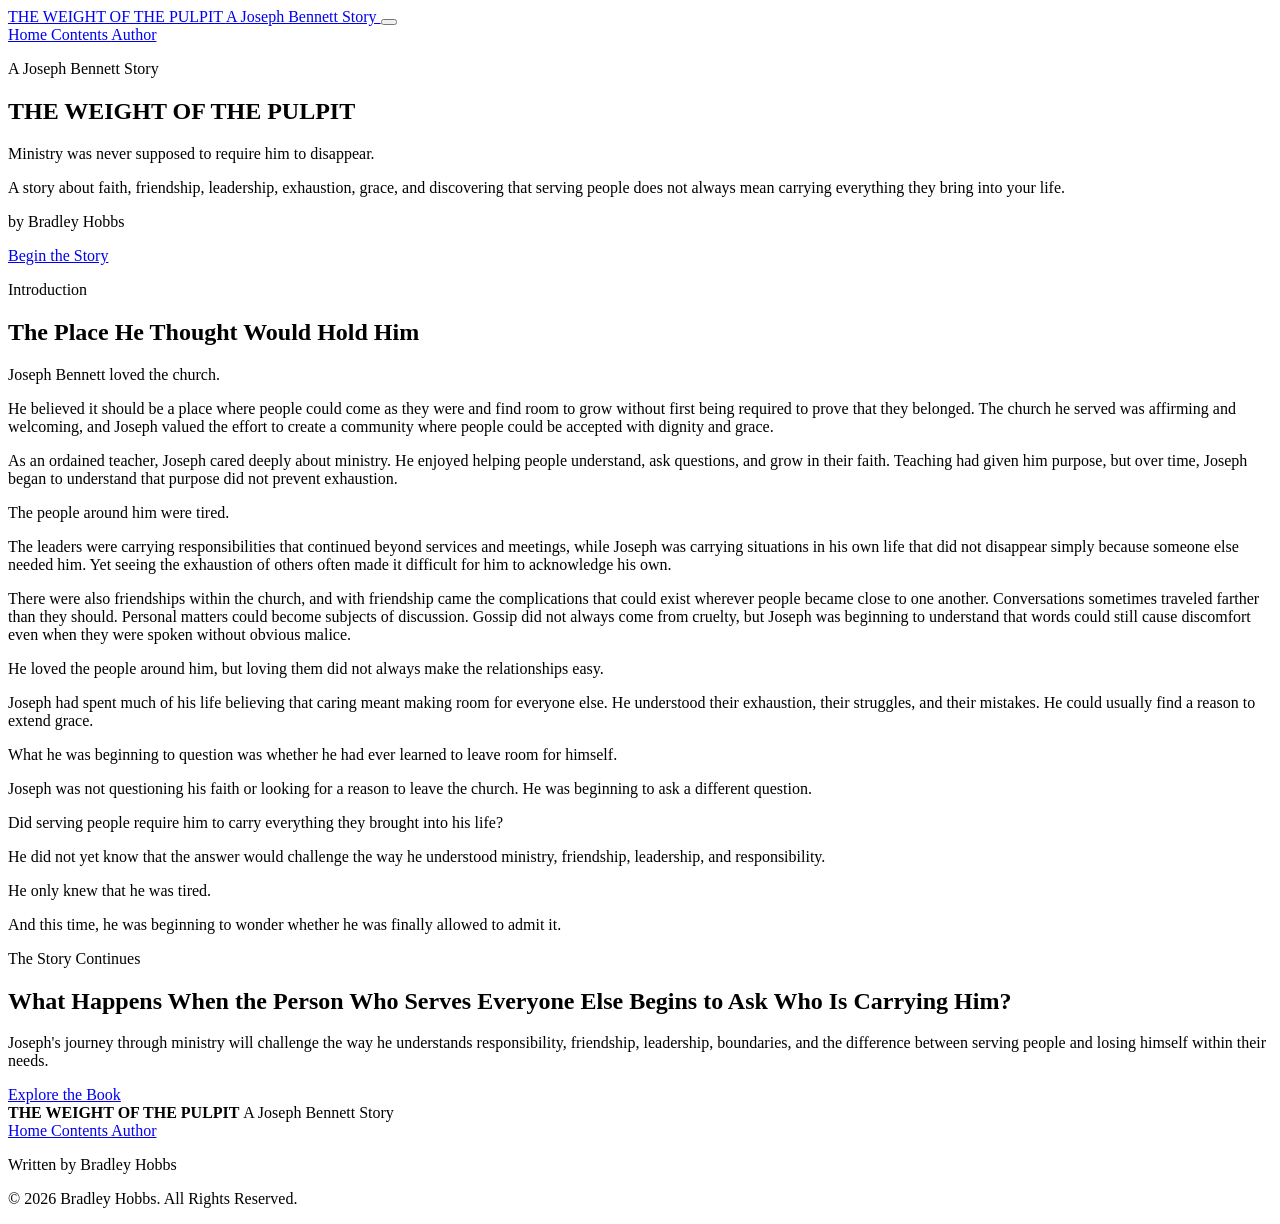
==== index.html @ 182bbb1e "Add index.html for landing page structure This file contains the complete HTML structure for 'The We" ====
<!DOCTYPE html>

<html lang="en">

<head>

  <meta charset="UTF-8">

  <meta
    name="viewport"
    content="width=device-width, initial-scale=1.0">

  <title>
    The Weight of the Pulpit | A Joseph Bennett Story
  </title>

  <meta
    name="description"
    content="The Weight of the Pulpit: A Joseph Bennett Story by Bradley Hobbs. A story about ministry, friendship, leadership, exhaustion, grace, and the weight we were never meant to carry.">

  <meta
    name="author"
    content="Bradley Hobbs">


  <!-- ======================================================
       FONTS
  ======================================================= -->

  <link
    rel="preconnect"
    href="https://fonts.googleapis.com">

  <link
    rel="preconnect"
    href="https://fonts.gstatic.com"
    crossorigin>

  <link
    href="https://fonts.googleapis.com/css2?family=Cinzel:wght@400;500;600;700&family=Cormorant+Garamond:ital,wght@0,400;0,500;0,600;0,700;1,400;1,500;1,600&family=Inter:wght@400;500;600;700&display=swap"
    rel="stylesheet">


  <!-- ======================================================
       LANDING PAGE STYLES
  ======================================================= -->

  <link
    rel="stylesheet"
    href="css/landing.css">

</head>


<body>


  <!-- ======================================================
       SITE HEADER
  ======================================================= -->

  <header class="site-header">

    <div class="nav-container">


      <a
        href="index.html"
        class="site-brand"
        aria-label="The Weight of the Pulpit Home">

        <span class="brand-main">
          THE WEIGHT OF THE PULPIT
        </span>

        <span class="brand-subtitle">
          A Joseph Bennett Story
        </span>

      </a>


      <button
        class="menu-toggle"
        type="button"
        aria-label="Open navigation"
        aria-expanded="false">

        <span></span>

        <span></span>

        <span></span>

      </button>


      <nav
        class="site-navigation"
        aria-label="Main Navigation">


        <a
          href="index.html"
          aria-current="page">

          Home

        </a>


        <a href="contents.html">

          Contents

        </a>


        <a href="author.html">

          Author

        </a>


      </nav>


    </div>

  </header>


  <main>


    <!-- ======================================================
         BOOK HERO / BANNER
    ======================================================= -->

    <section
      class="hero"
      aria-label="The Weight of the Pulpit book introduction">


      <div class="hero-content">


        <p class="hero-eyebrow">

          A Joseph Bennett Story

        </p>


        <h1>

          THE WEIGHT

          <span>

            OF THE PULPIT

          </span>

        </h1>


        <div class="hero-divider"></div>


        <p class="hero-subtitle">

          Ministry was never supposed to require him to disappear.

        </p>


        <p class="hero-description">

          A story about faith, friendship, leadership, exhaustion,
          grace, and discovering that serving people does not always
          mean carrying everything they bring into your life.

        </p>


        <p class="hero-author">

          by Bradley Hobbs

        </p>


        <a
          href="#introduction"
          class="hero-button">

          Begin the Story

        </a>


      </div>


    </section>


    <!-- ======================================================
         INTRODUCTION
    ======================================================= -->

    <section
      class="introduction-section"
      id="introduction">


      <div class="content-container">


        <div class="section-heading">


          <p class="section-eyebrow">

            Introduction

          </p>


          <h2>

            The Place He Thought Would Hold Him

          </h2>


          <div class="section-divider"></div>


        </div>


        <article class="introduction-content">


          <p>
            Joseph Bennett loved the church.
          </p>


          <p>
            He believed it should be a place where people could come as they were and find room to grow without first being required to prove that they belonged. The church he served was affirming and welcoming, and Joseph valued the effort to create a community where people could be accepted with dignity and grace.
          </p>


          <p>
            As an ordained teacher, Joseph cared deeply about ministry. He enjoyed helping people understand, ask questions, and grow in their faith. Teaching had given him purpose, but over time, Joseph began to understand that purpose did not prevent exhaustion.
          </p>


          <p>
            The people around him were tired.
          </p>


          <p>
            The leaders were carrying responsibilities that continued beyond services and meetings, while Joseph was carrying situations in his own life that did not disappear simply because someone else needed him. Yet seeing the exhaustion of others often made it difficult for him to acknowledge his own.
          </p>


          <p>
            There were also friendships within the church, and with friendship came the complications that could exist wherever people became close to one another. Conversations sometimes traveled farther than they should. Personal matters could become subjects of discussion. Gossip did not always come from cruelty, but Joseph was beginning to understand that words could still cause discomfort even when they were spoken without obvious malice.
          </p>


          <p>
            He loved the people around him, but loving them did not always make the relationships easy.
          </p>


          <p>
            Joseph had spent much of his life believing that caring meant making room for everyone else. He understood their exhaustion, their struggles, and their mistakes. He could usually find a reason to extend grace.
          </p>


          <p>
            What he was beginning to question was whether he had ever learned to leave room for himself.
          </p>


          <p>
            Joseph was not questioning his faith or looking for a reason to leave the church. He was beginning to ask a different question.
          </p>


          <div class="featured-question">


            <p>
              Did serving people require him to carry everything they brought into his life?
            </p>


          </div>


          <p>
            He did not yet know that the answer would challenge the way he understood ministry, friendship, leadership, and responsibility.
          </p>


          <p>
            He only knew that he was tired.
          </p>


          <p class="introduction-closing">
            And this time, he was beginning to wonder whether he was finally allowed to admit it.
          </p>


        </article>


      </div>


    </section>


    <!-- ======================================================
         STORY PREVIEW
    ======================================================= -->

    <section class="story-preview">


      <div class="preview-container">


        <p class="section-eyebrow">

          The Story Continues

        </p>


        <h2>

          What Happens When the Person Who Serves Everyone Else Begins to Ask Who Is Carrying Him?

        </h2>


        <div class="section-divider"></div>


        <p>
          Joseph's journey through ministry will challenge the way he understands responsibility, friendship, leadership, boundaries, and the difference between serving people and losing himself within their needs.
        </p>


        <a
          href="contents.html"
          class="outline-button">

          Explore the Book

        </a>


      </div>


    </section>


  </main>


  <!-- ======================================================
       FOOTER
  ======================================================= -->

  <footer class="site-footer">


    <div class="footer-content">


      <div class="footer-brand">


        <strong>

          THE WEIGHT OF THE PULPIT

        </strong>


        <span>

          A Joseph Bennett Story

        </span>


      </div>


      <nav
        class="footer-links"
        aria-label="Footer Navigation">


        <a href="index.html">

          Home

        </a>


        <a href="contents.html">

          Contents

        </a>


        <a href="author.html">

          Author

        </a>


      </nav>


      <p class="footer-author">

        Written by Bradley Hobbs

      </p>


      <p class="footer-copyright">

        © 2026 Bradley Hobbs. All Rights Reserved.

      </p>


    </div>


  </footer>


  <!-- ======================================================
       LANDING PAGE JAVASCRIPT
  ======================================================= -->

  <script src="js/landing.js"></script>


</body>

</html>
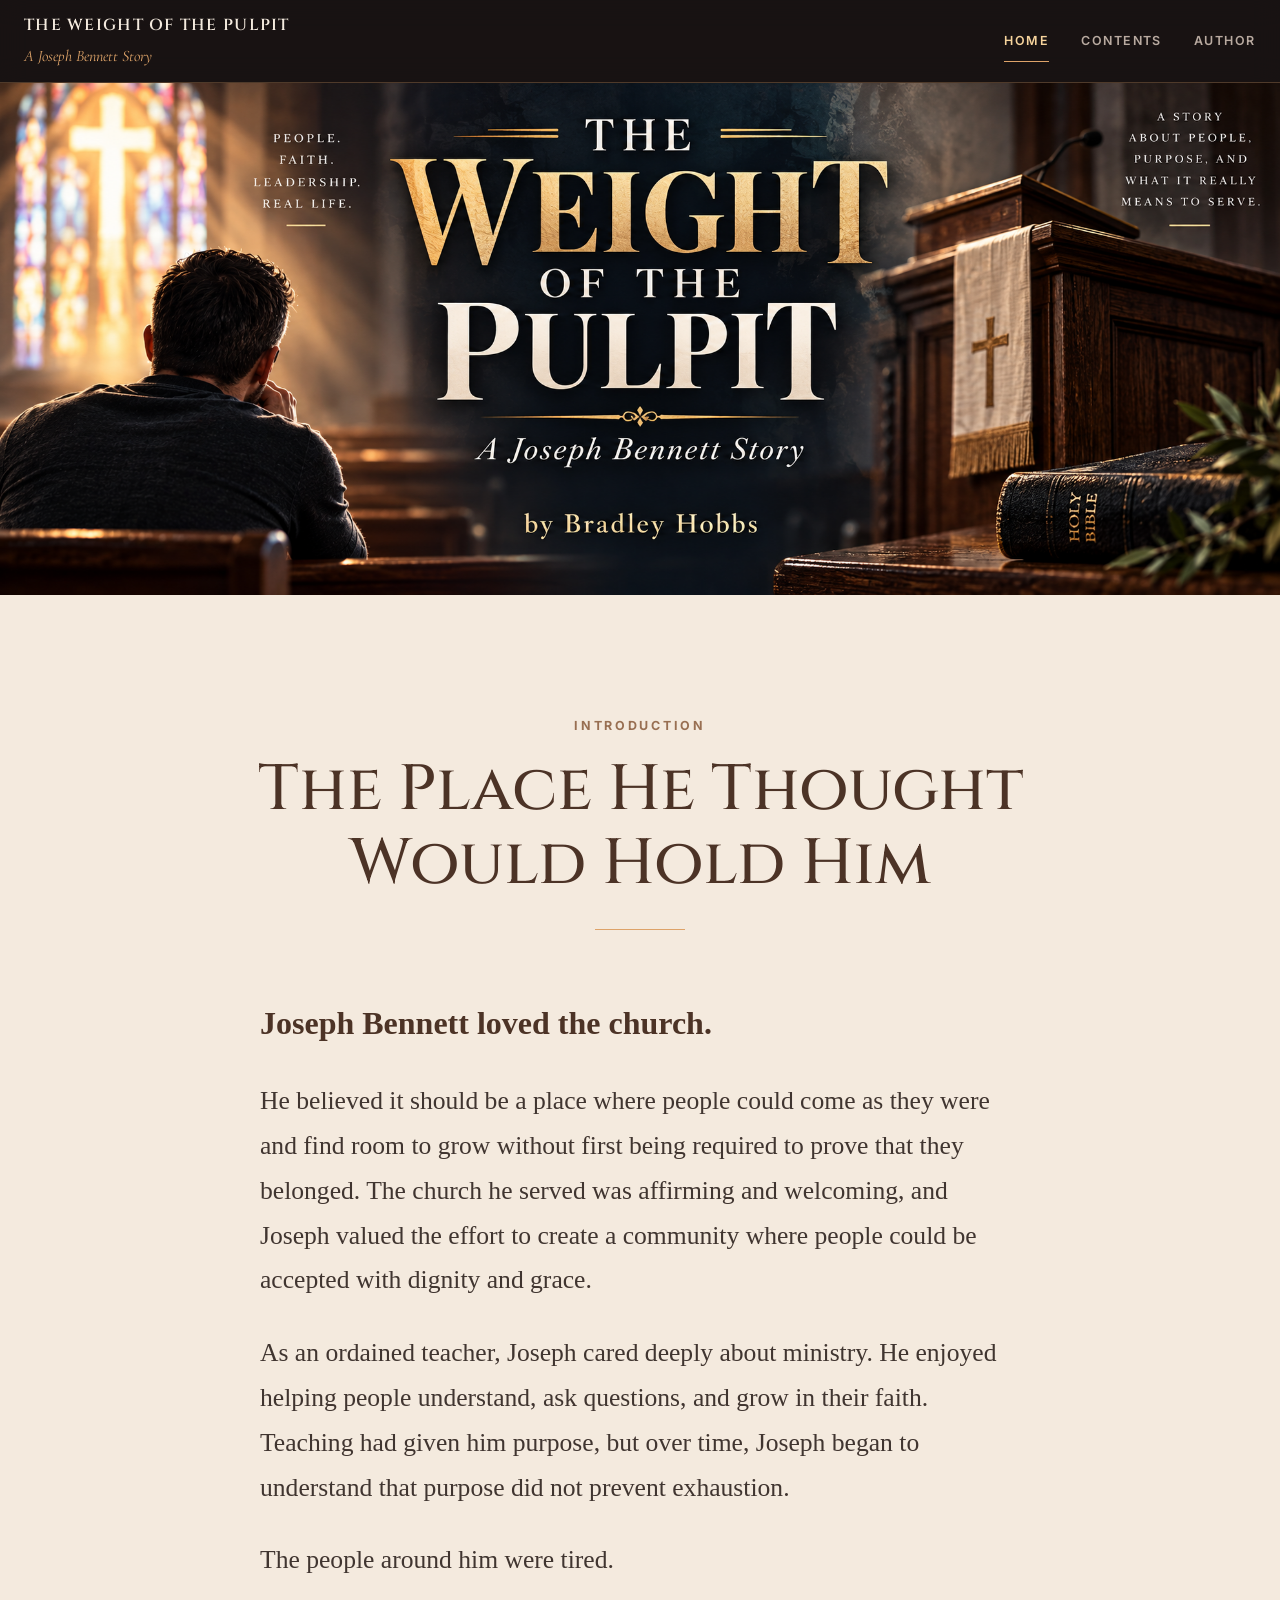
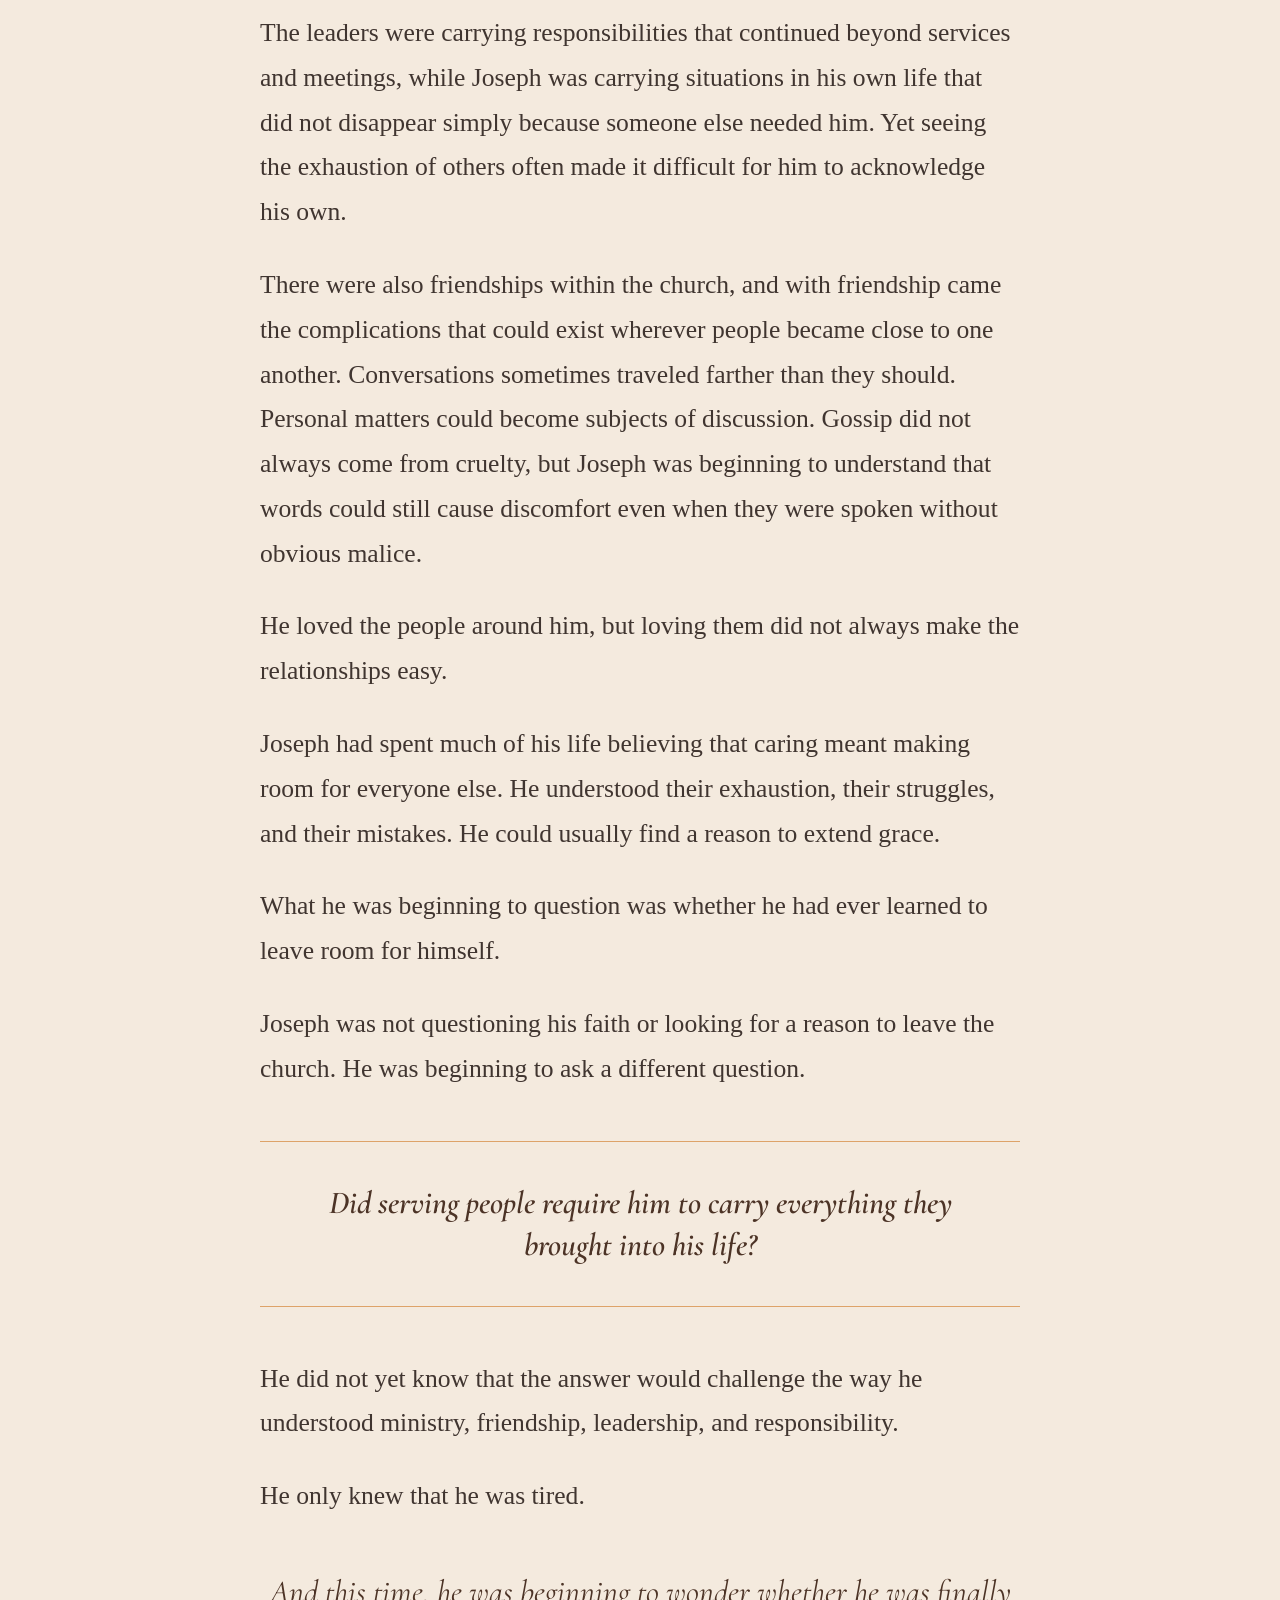
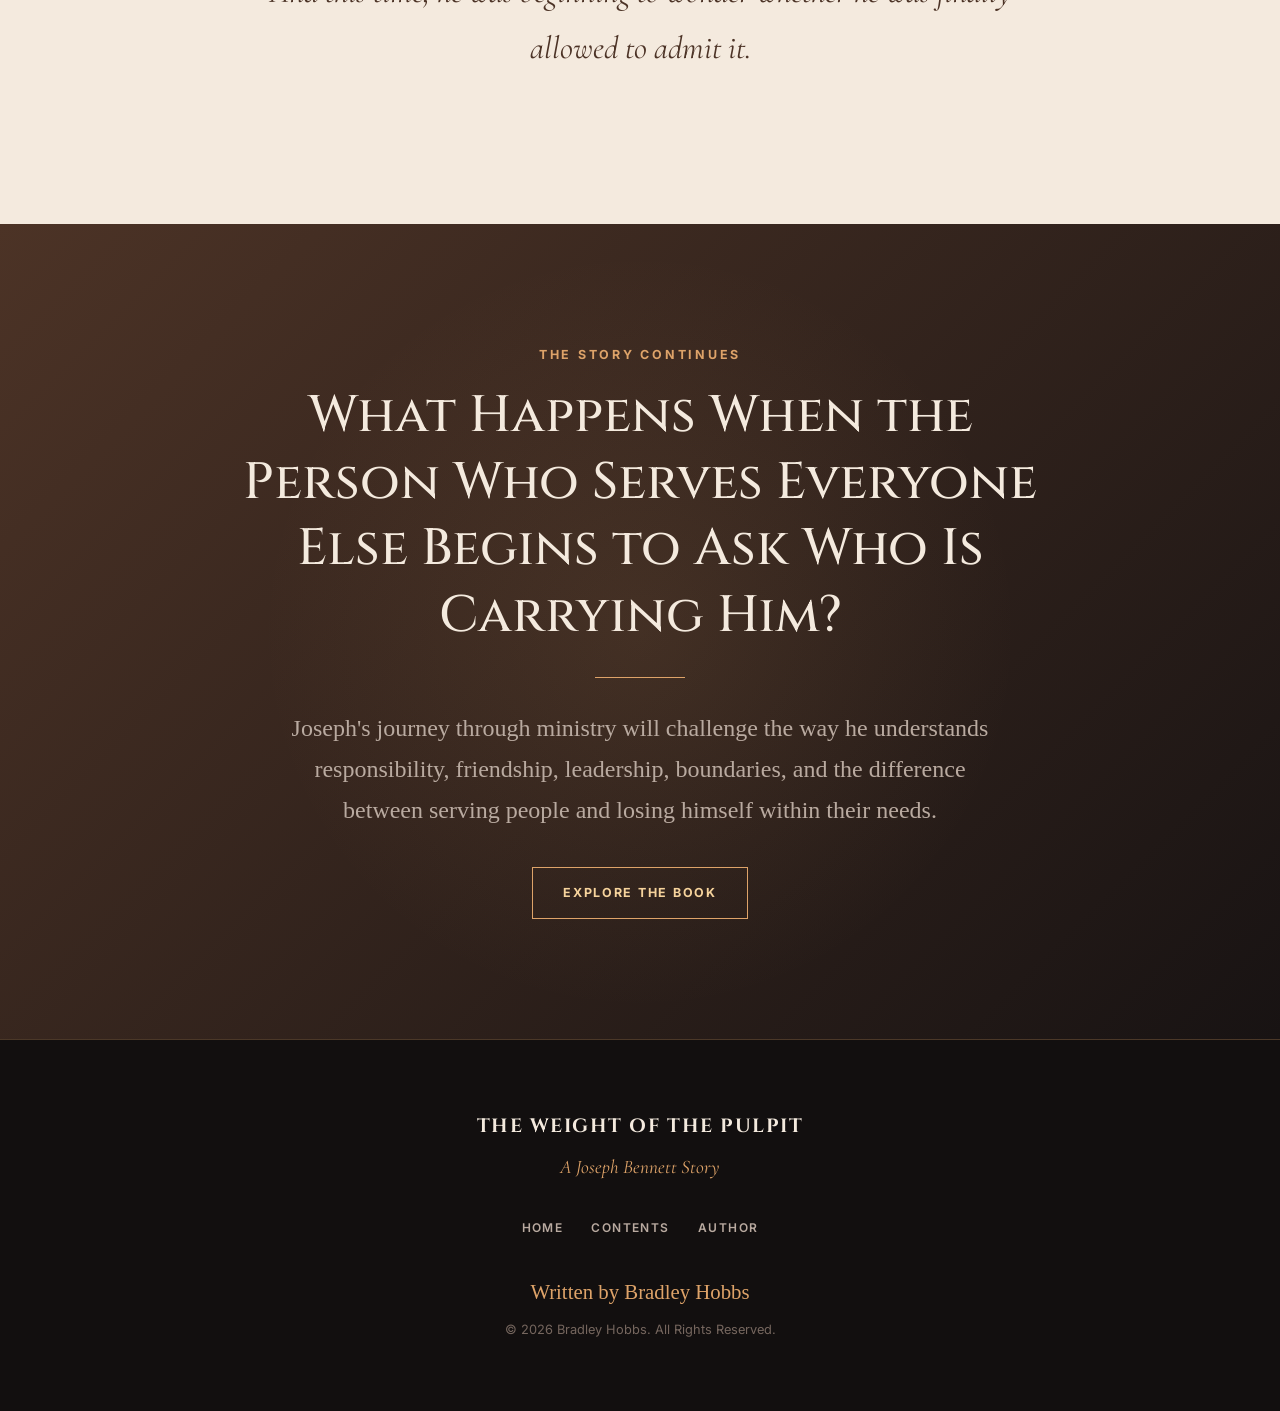
==== commit 8e7eda88: "Refactor book banner section in index.html Updated the book banner section in index.html, changing c" ====
--- a/index.html
+++ b/index.html
@@ -134,78 +134,19 @@
   <main>
 
 
-    <!-- ======================================================
-         BOOK HERO / BANNER
-    ======================================================= -->
-
-    <section
-      class="hero"
-      aria-label="The Weight of the Pulpit book introduction">
-
-
-      <div class="hero-content">
-
-
-        <p class="hero-eyebrow">
-
-          A Joseph Bennett Story
-
-        </p>
-
-
-        <h1>
-
-          THE WEIGHT
-
-          <span>
-
-            OF THE PULPIT
-
-          </span>
-
-        </h1>
-
-
-        <div class="hero-divider"></div>
-
-
-        <p class="hero-subtitle">
-
-          Ministry was never supposed to require him to disappear.
-
-        </p>
-
-
-        <p class="hero-description">
-
-          A story about faith, friendship, leadership, exhaustion,
-          grace, and discovering that serving people does not always
-          mean carrying everything they bring into your life.
-
-        </p>
-
-
-        <p class="hero-author">
-
-          by Bradley Hobbs
-
-        </p>
-
-
-        <a
-          href="#introduction"
-          class="hero-button">
-
-          Begin the Story
-
-        </a>
-
-
-      </div>
-
-
-    </section>
-
+   <!-- ======================================================
+     BOOK BANNER
+====================================================== -->
+
+<section
+  class="book-banner"
+  aria-label="The Weight of the Pulpit banner">
+
+  <img
+    src="images/weightpulpitbanner.png"
+    alt="The Weight of the Pulpit: A Joseph Bennett Story by Bradley Hobbs">
+
+</section>
 
     <!-- ======================================================
          INTRODUCTION
--- a/css/landing.css
+++ b/css/landing.css
@@ -0,0 +1,1379 @@
+/* =========================================================
+   THE WEIGHT OF THE PULPIT
+   LANDING PAGE STYLESHEET
+
+   Palette drawn from the official book banner
+========================================================= */
+
+
+/* =========================================================
+   ROOT
+========================================================= */
+
+:root {
+
+  --black:
+    #181313;
+
+  --black-soft:
+    #211B1A;
+
+  --charcoal:
+    #302824;
+
+  --brown-dark:
+    #4C3326;
+
+  --brown:
+    #634935;
+
+  --brown-soft:
+    #61544B;
+
+  --bronze:
+    #986F52;
+
+  --gold:
+    #DEA369;
+
+  --gold-light:
+    #F6D39C;
+
+  --ivory:
+    #F4EADE;
+
+  --ivory-soft:
+    #EDE2D4;
+
+  --white:
+    #FFFFFF;
+
+  --text-muted:
+    #B9AAA0;
+
+  --border:
+    rgba(222, 163, 105, 0.28);
+
+}
+
+
+/* =========================================================
+   RESET
+========================================================= */
+
+* {
+
+  box-sizing:
+    border-box;
+
+}
+
+
+html {
+
+  scroll-behavior:
+    smooth;
+
+}
+
+
+body {
+
+  margin:
+    0;
+
+  background:
+    var(--black);
+
+  color:
+    var(--ivory);
+
+  font-family:
+    "Inter",
+    sans-serif;
+
+  line-height:
+    1.7;
+
+}
+
+
+img {
+
+  max-width:
+    100%;
+
+  display:
+    block;
+
+}
+
+
+a {
+
+  color:
+    inherit;
+
+  text-decoration:
+    none;
+
+}
+
+
+/* =========================================================
+   SITE HEADER
+========================================================= */
+
+.site-header {
+
+  position:
+    sticky;
+
+  top:
+    0;
+
+  z-index:
+    100;
+
+  background:
+    rgba(24, 19, 19, 0.96);
+
+  border-bottom:
+    1px solid var(--border);
+
+  backdrop-filter:
+    blur(14px);
+
+}
+
+
+.nav-container {
+
+  width:
+    min(1400px, calc(100% - 48px));
+
+  min-height:
+    82px;
+
+  margin:
+    0 auto;
+
+  display:
+    flex;
+
+  align-items:
+    center;
+
+  justify-content:
+    space-between;
+
+}
+
+
+.site-brand {
+
+  display:
+    flex;
+
+  flex-direction:
+    column;
+
+  gap:
+    3px;
+
+}
+
+
+.brand-main {
+
+  color:
+    var(--ivory);
+
+  font-family:
+    "Cinzel",
+    serif;
+
+  font-size:
+    1rem;
+
+  font-weight:
+    600;
+
+  letter-spacing:
+    0.08em;
+
+}
+
+
+.brand-subtitle {
+
+  color:
+    var(--gold);
+
+  font-family:
+    "Cormorant Garamond",
+    serif;
+
+  font-size:
+    1rem;
+
+  font-style:
+    italic;
+
+}
+
+
+/* =========================================================
+   NAVIGATION
+========================================================= */
+
+.site-navigation {
+
+  display:
+    flex;
+
+  align-items:
+    center;
+
+  gap:
+    32px;
+
+}
+
+
+.site-navigation a {
+
+  position:
+    relative;
+
+  color:
+    var(--text-muted);
+
+  font-size:
+    0.78rem;
+
+  font-weight:
+    600;
+
+  letter-spacing:
+    0.12em;
+
+  text-transform:
+    uppercase;
+
+  transition:
+    color 0.25s ease;
+
+}
+
+
+.site-navigation a:hover,
+
+.site-navigation a[aria-current="page"] {
+
+  color:
+    var(--gold-light);
+
+}
+
+
+.site-navigation a::after {
+
+  content:
+    "";
+
+  position:
+    absolute;
+
+  left:
+    0;
+
+  bottom:
+    -10px;
+
+  width:
+    100%;
+
+  height:
+    1px;
+
+  background:
+    var(--gold);
+
+  transform:
+    scaleX(0);
+
+  transform-origin:
+    center;
+
+  transition:
+    transform 0.25s ease;
+
+}
+
+
+.site-navigation a:hover::after,
+
+.site-navigation a[aria-current="page"]::after {
+
+  transform:
+    scaleX(1);
+
+}
+
+
+/* =========================================================
+   MOBILE MENU BUTTON
+========================================================= */
+
+.menu-toggle {
+
+  display:
+    none;
+
+  width:
+    46px;
+
+  height:
+    42px;
+
+  padding:
+    8px;
+
+  border:
+    1px solid var(--border);
+
+  background:
+    transparent;
+
+  cursor:
+    pointer;
+
+}
+
+
+.menu-toggle span {
+
+  display:
+    block;
+
+  width:
+    100%;
+
+  height:
+    1px;
+
+  margin:
+    6px 0;
+
+  background:
+    var(--gold);
+
+}
+
+
+/* =========================================================
+   HERO
+========================================================= */
+
+.hero {
+
+  position:
+    relative;
+
+  min-height:
+    640px;
+
+  display:
+    flex;
+
+  align-items:
+    center;
+
+  justify-content:
+    center;
+
+  padding:
+    120px 24px;
+
+  overflow:
+    hidden;
+
+  background:
+
+    radial-gradient(
+      circle at 50% 20%,
+      rgba(222, 163, 105, 0.10),
+      transparent 35%
+    ),
+
+    linear-gradient(
+      135deg,
+      #181313 0%,
+      #211B1A 50%,
+      #302824 100%
+    );
+
+}
+
+
+.hero::before {
+
+  content:
+    "";
+
+  position:
+    absolute;
+
+  inset:
+    0;
+
+  background:
+
+    linear-gradient(
+      90deg,
+      transparent,
+      rgba(222, 163, 105, 0.04),
+      transparent
+    );
+
+  pointer-events:
+    none;
+
+}
+
+
+/* =========================================================
+   HERO CONTENT
+========================================================= */
+
+.hero-content {
+
+  position:
+    relative;
+
+  z-index:
+    2;
+
+  width:
+    min(950px, 100%);
+
+  margin:
+    0 auto;
+
+  text-align:
+    center;
+
+}
+
+
+.hero-eyebrow {
+
+  margin:
+    0 0 22px;
+
+  color:
+    var(--gold);
+
+  font-size:
+    0.82rem;
+
+  font-weight:
+    700;
+
+  letter-spacing:
+    0.25em;
+
+  text-transform:
+    uppercase;
+
+}
+
+
+.hero h1 {
+
+  margin:
+    0;
+
+  color:
+    var(--ivory);
+
+  font-family:
+    "Cinzel",
+    serif;
+
+  font-size:
+    clamp(3.8rem, 9vw, 7.8rem);
+
+  font-weight:
+    600;
+
+  line-height:
+    0.88;
+
+  letter-spacing:
+    0.02em;
+
+}
+
+
+.hero h1 span {
+
+  display:
+    block;
+
+  margin-top:
+    10px;
+
+  color:
+    var(--gold-light);
+
+}
+
+
+.hero-divider {
+
+  width:
+    110px;
+
+  height:
+    1px;
+
+  margin:
+    34px auto;
+
+  background:
+
+    linear-gradient(
+      90deg,
+      transparent,
+      var(--gold),
+      transparent
+    );
+
+}
+
+
+.hero-subtitle {
+
+  width:
+    min(700px, 100%);
+
+  margin:
+    0 auto;
+
+  color:
+    var(--ivory);
+
+  font-family:
+    "Cormorant Garamond",
+    serif;
+
+  font-size:
+    clamp(1.8rem, 3vw, 2.8rem);
+
+  font-style:
+    italic;
+
+  line-height:
+    1.25;
+
+}
+
+
+.hero-description {
+
+  width:
+    min(680px, 100%);
+
+  margin:
+    28px auto 0;
+
+  color:
+    var(--text-muted);
+
+  font-size:
+    1rem;
+
+  line-height:
+    1.9;
+
+}
+
+
+.hero-author {
+
+  margin:
+    32px 0 0;
+
+  color:
+    var(--gold-light);
+
+  font-family:
+    "Cormorant Garamond",
+    serif;
+
+  font-size:
+    1.5rem;
+
+  letter-spacing:
+    0.08em;
+
+}
+
+
+/* =========================================================
+   HERO BUTTON
+========================================================= */
+
+.hero-button,
+
+.outline-button {
+
+  display:
+    inline-flex;
+
+  align-items:
+    center;
+
+  justify-content:
+    center;
+
+  min-height:
+    52px;
+
+  margin-top:
+    36px;
+
+  padding:
+    0 30px;
+
+  border:
+    1px solid var(--gold);
+
+  color:
+    var(--gold-light);
+
+  font-size:
+    0.78rem;
+
+  font-weight:
+    700;
+
+  letter-spacing:
+    0.14em;
+
+  text-transform:
+    uppercase;
+
+  transition:
+    background 0.25s ease,
+    color 0.25s ease,
+    transform 0.25s ease;
+
+}
+
+
+.hero-button:hover,
+
+.outline-button:hover {
+
+  background:
+    var(--gold);
+
+  color:
+    var(--black);
+
+  transform:
+    translateY(-2px);
+
+}
+
+
+/* =========================================================
+   INTRODUCTION
+========================================================= */
+
+.introduction-section {
+
+  padding:
+    120px 24px;
+
+  background:
+    var(--ivory);
+
+  color:
+    var(--black);
+
+}
+
+
+.content-container {
+
+  width:
+    min(900px, 100%);
+
+  margin:
+    0 auto;
+
+}
+
+
+.section-heading {
+
+  margin-bottom:
+    65px;
+
+  text-align:
+    center;
+
+}
+
+
+.section-eyebrow {
+
+  margin:
+    0 0 18px;
+
+  color:
+    var(--bronze);
+
+  font-size:
+    0.78rem;
+
+  font-weight:
+    700;
+
+  letter-spacing:
+    0.22em;
+
+  text-transform:
+    uppercase;
+
+}
+
+
+.section-heading h2 {
+
+  margin:
+    0;
+
+  color:
+    var(--brown-dark);
+
+  font-family:
+    "Cinzel",
+    serif;
+
+  font-size:
+    clamp(2rem, 5vw, 4rem);
+
+  font-weight:
+    500;
+
+  line-height:
+    1.15;
+
+}
+
+
+.section-divider {
+
+  width:
+    90px;
+
+  height:
+    1px;
+
+  margin:
+    28px auto 0;
+
+  background:
+    var(--gold);
+
+}
+
+
+/* =========================================================
+   INTRODUCTION CONTENT
+========================================================= */
+
+.introduction-content {
+
+  width:
+    min(760px, 100%);
+
+  margin:
+    0 auto;
+
+}
+
+
+.introduction-content p {
+
+  margin:
+    0 0 28px;
+
+  color:
+    #403530;
+
+  font-family:
+    "Cormorant Garamond",
+    serif;
+
+  font-size:
+    clamp(1.35rem, 2vw, 1.65rem);
+
+  line-height:
+    1.75;
+
+}
+
+
+.introduction-content p:first-child {
+
+  color:
+    var(--brown-dark);
+
+  font-size:
+    clamp(1.7rem, 2.5vw, 2.2rem);
+
+  font-weight:
+    600;
+
+}
+
+
+/* =========================================================
+   FEATURED QUESTION
+========================================================= */
+
+.featured-question {
+
+  margin:
+    50px 0;
+
+  padding:
+    40px;
+
+  border-top:
+    1px solid var(--gold);
+
+  border-bottom:
+    1px solid var(--gold);
+
+  text-align:
+    center;
+
+}
+
+
+.featured-question p {
+
+  margin:
+    0;
+
+  color:
+    var(--brown-dark);
+
+  font-family:
+    "Cormorant Garamond",
+    serif;
+
+  font-size:
+    clamp(1.8rem, 3vw, 2.7rem);
+
+  font-style:
+    italic;
+
+  font-weight:
+    600;
+
+  line-height:
+    1.3;
+
+}
+
+
+.introduction-closing {
+
+  margin-top:
+    45px !important;
+
+  color:
+    var(--brown-dark) !important;
+
+  font-size:
+    clamp(1.6rem, 2.5vw, 2rem) !important;
+
+  font-style:
+    italic;
+
+  text-align:
+    center;
+
+}
+
+
+/* =========================================================
+   STORY PREVIEW
+========================================================= */
+
+.story-preview {
+
+  position:
+    relative;
+
+  padding:
+    120px 24px;
+
+  text-align:
+    center;
+
+  background:
+
+    radial-gradient(
+      circle at center,
+      rgba(222, 163, 105, 0.10),
+      transparent 50%
+    ),
+
+    linear-gradient(
+      135deg,
+      var(--brown-dark),
+      var(--black)
+    );
+
+}
+
+
+.preview-container {
+
+  width:
+    min(850px, 100%);
+
+  margin:
+    0 auto;
+
+}
+
+
+.story-preview .section-eyebrow {
+
+  color:
+    var(--gold);
+
+}
+
+
+.story-preview h2 {
+
+  margin:
+    0;
+
+  color:
+    var(--ivory);
+
+  font-family:
+    "Cinzel",
+    serif;
+
+  font-size:
+    clamp(2rem, 4vw, 3.6rem);
+
+  font-weight:
+    500;
+
+  line-height:
+    1.3;
+
+}
+
+
+.story-preview p:not(.section-eyebrow) {
+
+  width:
+    min(700px, 100%);
+
+  margin:
+    30px auto 0;
+
+  color:
+    var(--text-muted);
+
+  font-family:
+    "Cormorant Garamond",
+    serif;
+
+  font-size:
+    1.5rem;
+
+  line-height:
+    1.7;
+
+}
+
+
+/* =========================================================
+   FOOTER
+========================================================= */
+
+.site-footer {
+
+  padding:
+    70px 24px;
+
+  background:
+    #120F0F;
+
+  border-top:
+    1px solid var(--border);
+
+}
+
+
+.footer-content {
+
+  width:
+    min(1200px, 100%);
+
+  margin:
+    0 auto;
+
+  display:
+    flex;
+
+  flex-direction:
+    column;
+
+  align-items:
+    center;
+
+  text-align:
+    center;
+
+}
+
+
+.footer-brand {
+
+  display:
+    flex;
+
+  flex-direction:
+    column;
+
+  gap:
+    8px;
+
+}
+
+
+.footer-brand strong {
+
+  color:
+    var(--ivory);
+
+  font-family:
+    "Cinzel",
+    serif;
+
+  font-size:
+    1.2rem;
+
+  letter-spacing:
+    0.08em;
+
+}
+
+
+.footer-brand span {
+
+  color:
+    var(--gold);
+
+  font-family:
+    "Cormorant Garamond",
+    serif;
+
+  font-size:
+    1.2rem;
+
+  font-style:
+    italic;
+
+}
+
+
+.footer-links {
+
+  display:
+    flex;
+
+  flex-wrap:
+    wrap;
+
+  justify-content:
+    center;
+
+  gap:
+    28px;
+
+  margin:
+    35px 0;
+
+}
+
+
+.footer-links a {
+
+  color:
+    var(--text-muted);
+
+  font-size:
+    0.75rem;
+
+  font-weight:
+    600;
+
+  letter-spacing:
+    0.12em;
+
+  text-transform:
+    uppercase;
+
+}
+
+
+.footer-links a:hover {
+
+  color:
+    var(--gold-light);
+
+}
+
+
+.footer-author {
+
+  margin:
+    0 0 10px;
+
+  color:
+    var(--gold);
+
+  font-family:
+    "Cormorant Garamond",
+    serif;
+
+  font-size:
+    1.3rem;
+
+}
+
+
+.footer-copyright {
+
+  margin:
+    0;
+
+  color:
+    #75665E;
+
+  font-size:
+    0.8rem;
+
+}
+
+
+/* =========================================================
+   MOBILE
+========================================================= */
+
+@media screen and (max-width: 800px) {
+
+
+  .nav-container {
+
+    width:
+      min(100% - 32px, 1400px);
+
+  }
+
+
+  .menu-toggle {
+
+    display:
+      block;
+
+  }
+
+
+  .site-navigation {
+
+    position:
+      absolute;
+
+    top:
+      100%;
+
+    left:
+      0;
+
+    width:
+      100%;
+
+    display:
+      none;
+
+    flex-direction:
+      column;
+
+    gap:
+      0;
+
+    padding:
+      16px 24px 28px;
+
+    background:
+      var(--black);
+
+    border-bottom:
+      1px solid var(--border);
+
+  }
+
+
+  .site-navigation.active {
+
+    display:
+      flex;
+
+  }
+
+
+  .site-navigation a {
+
+    width:
+      100%;
+
+    padding:
+      16px 0;
+
+    text-align:
+      center;
+
+  }
+
+
+  .site-navigation a::after {
+
+    display:
+      none;
+
+  }
+
+
+  .hero {
+
+    min-height:
+      auto;
+
+    padding:
+      110px 20px 100px;
+
+  }
+
+
+  .hero h1 {
+
+    font-size:
+      clamp(3.2rem, 15vw, 5.5rem);
+
+  }
+
+
+  .hero-subtitle {
+
+    font-size:
+      1.8rem;
+
+  }
+
+
+  .introduction-section {
+
+    padding:
+      85px 20px;
+
+  }
+
+
+  .featured-question {
+
+    padding:
+      30px 20px;
+
+  }
+
+
+  .story-preview {
+
+    padding:
+      90px 20px;
+
+  }
+
+}
+
+
+@media screen and (max-width: 500px) {
+
+
+  .brand-main {
+
+    font-size:
+      0.8rem;
+
+  }
+
+
+  .brand-subtitle {
+
+    font-size:
+      0.9rem;
+
+  }
+
+
+  .hero-eyebrow {
+
+    font-size:
+      0.7rem;
+
+  }
+
+
+  .hero-description {
+
+    font-size:
+      0.95rem;
+
+  }
+
+
+  .introduction-content p {
+
+    font-size:
+      1.25rem;
+
+  }
+
+
+  .footer-links {
+
+    gap:
+      18px;
+
+  }
+
+}
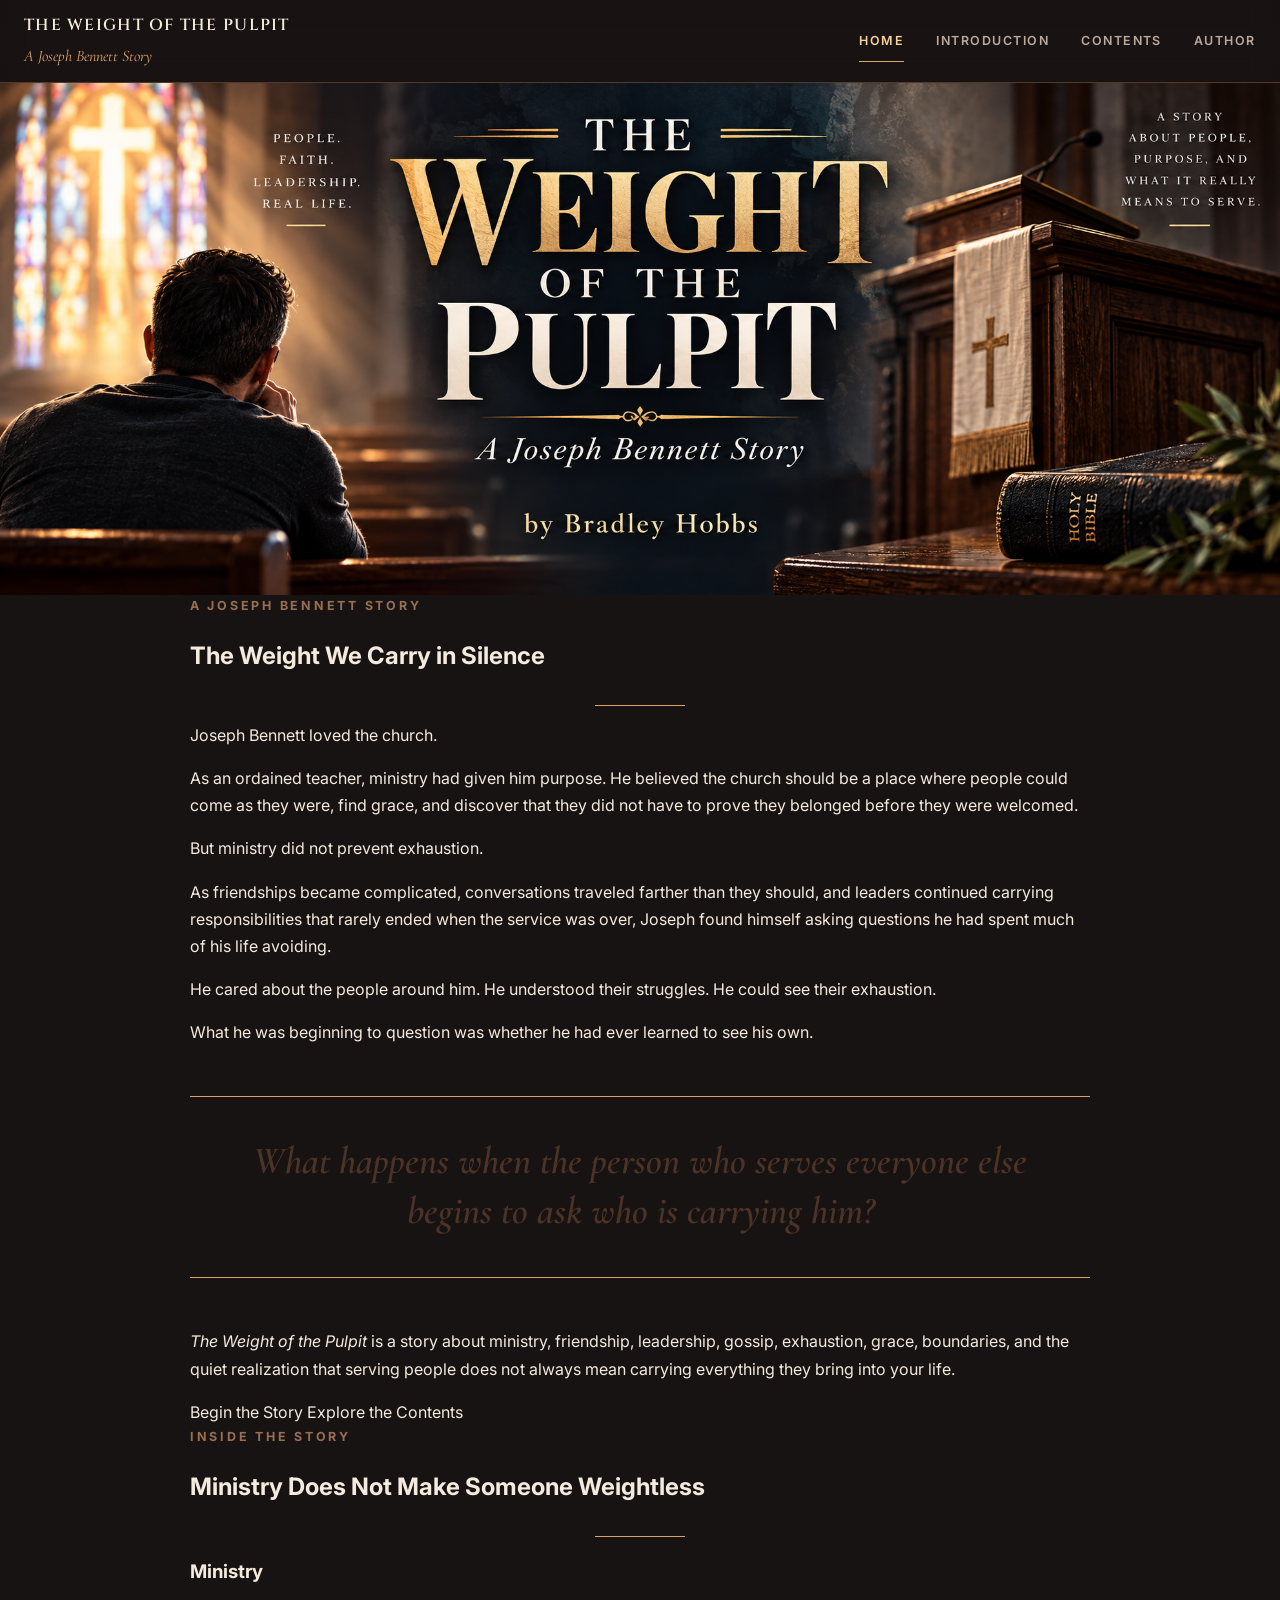
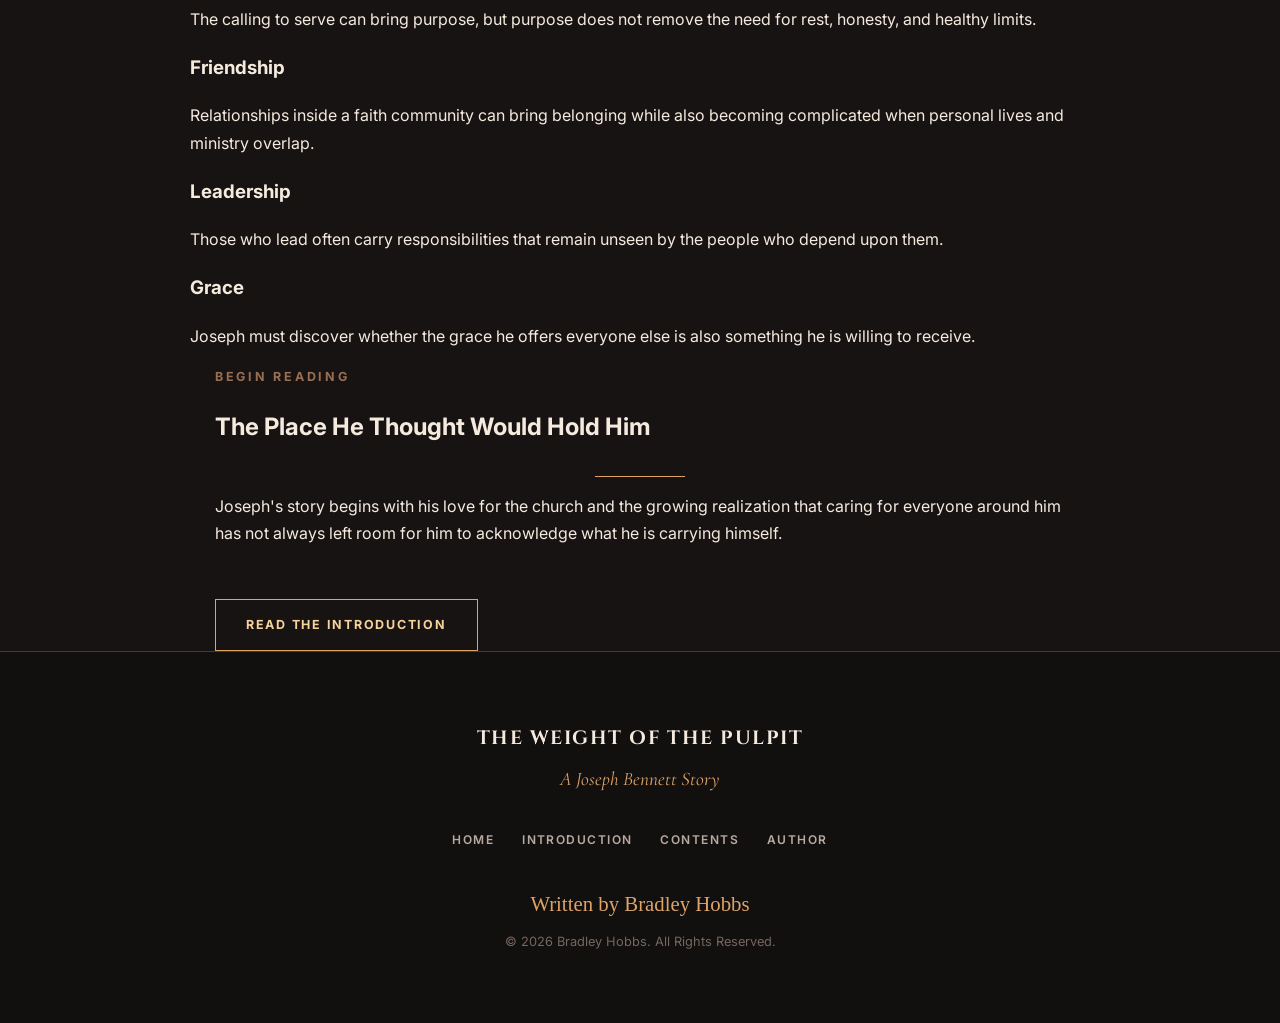
==== commit 69200caf: "Revise book description and improve narrative structure Updated the book description and modified va" ====
--- a/index.html
+++ b/index.html
@@ -16,7 +16,7 @@
 
   <meta
     name="description"
-    content="The Weight of the Pulpit: A Joseph Bennett Story by Bradley Hobbs. A story about ministry, friendship, leadership, exhaustion, grace, and the weight we were never meant to carry.">
+    content="The Weight of the Pulpit: A Joseph Bennett Story by Bradley Hobbs. A story about ministry, friendship, leadership, exhaustion, grace, and discovering the difference between serving people and losing yourself.">
 
   <meta
     name="author"
@@ -69,13 +69,16 @@
         class="site-brand"
         aria-label="The Weight of the Pulpit Home">
 
+
         <span class="brand-main">
           THE WEIGHT OF THE PULPIT
         </span>
 
+
         <span class="brand-subtitle">
           A Joseph Bennett Story
         </span>
+
 
       </a>
 
@@ -86,11 +89,13 @@
         aria-label="Open navigation"
         aria-expanded="false">
 
+
         <span></span>
 
         <span></span>
 
         <span></span>
+
 
       </button>
 
@@ -109,6 +114,13 @@
         </a>
 
 
+        <a href="introduction.html">
+
+          Introduction
+
+        </a>
+
+
         <a href="contents.html">
 
           Contents
@@ -134,135 +146,230 @@
   <main>
 
 
-   <!-- ======================================================
-     BOOK BANNER
-====================================================== -->
-
-<section
-  class="book-banner"
-  aria-label="The Weight of the Pulpit banner">
-
-  <img
-    src="images/weightpulpitbanner.png"
-    alt="The Weight of the Pulpit: A Joseph Bennett Story by Bradley Hobbs">
-
-</section>
-
     <!-- ======================================================
-         INTRODUCTION
+         BOOK BANNER
     ======================================================= -->
 
     <section
-      class="introduction-section"
-      id="introduction">
+      class="book-banner"
+      aria-label="The Weight of the Pulpit book banner">
+
+
+      <img
+        src="images/weightpulpitbanner.png"
+        alt="The Weight of the Pulpit: A Joseph Bennett Story by Bradley Hobbs">
+
+
+    </section>
+
+
+    <!-- ======================================================
+         BOOK INTRODUCTION
+    ======================================================= -->
+
+    <section class="book-overview">
 
 
       <div class="content-container">
 
 
-        <div class="section-heading">
-
-
-          <p class="section-eyebrow">
-
-            Introduction
-
-          </p>
-
-
-          <h2>
-
-            The Place He Thought Would Hold Him
-
-          </h2>
-
-
-          <div class="section-divider"></div>
+        <p class="section-eyebrow">
+
+          A Joseph Bennett Story
+
+        </p>
+
+
+        <h1>
+
+          The Weight We Carry in Silence
+
+        </h1>
+
+
+        <div class="section-divider"></div>
+
+
+        <div class="book-overview-content">
+
+
+          <p>
+            Joseph Bennett loved the church.
+          </p>
+
+
+          <p>
+            As an ordained teacher, ministry had given him purpose. He believed the church should be a place where people could come as they were, find grace, and discover that they did not have to prove they belonged before they were welcomed.
+          </p>
+
+
+          <p>
+            But ministry did not prevent exhaustion.
+          </p>
+
+
+          <p>
+            As friendships became complicated, conversations traveled farther than they should, and leaders continued carrying responsibilities that rarely ended when the service was over, Joseph found himself asking questions he had spent much of his life avoiding.
+          </p>
+
+
+          <p>
+            He cared about the people around him. He understood their struggles. He could see their exhaustion.
+          </p>
+
+
+          <p>
+            What he was beginning to question was whether he had ever learned to see his own.
+          </p>
+
+
+          <div class="featured-question">
+
+
+            <p>
+              What happens when the person who serves everyone else begins to ask who is carrying him?
+            </p>
+
+
+          </div>
+
+
+          <p>
+            <em>
+              The Weight of the Pulpit
+            </em>
+            is a story about ministry, friendship, leadership, gossip, exhaustion, grace, boundaries, and the quiet realization that serving people does not always mean carrying everything they bring into your life.
+          </p>
 
 
         </div>
 
 
-        <article class="introduction-content">
-
-
-          <p>
-            Joseph Bennett loved the church.
-          </p>
-
-
-          <p>
-            He believed it should be a place where people could come as they were and find room to grow without first being required to prove that they belonged. The church he served was affirming and welcoming, and Joseph valued the effort to create a community where people could be accepted with dignity and grace.
-          </p>
-
-
-          <p>
-            As an ordained teacher, Joseph cared deeply about ministry. He enjoyed helping people understand, ask questions, and grow in their faith. Teaching had given him purpose, but over time, Joseph began to understand that purpose did not prevent exhaustion.
-          </p>
-
-
-          <p>
-            The people around him were tired.
-          </p>
-
-
-          <p>
-            The leaders were carrying responsibilities that continued beyond services and meetings, while Joseph was carrying situations in his own life that did not disappear simply because someone else needed him. Yet seeing the exhaustion of others often made it difficult for him to acknowledge his own.
-          </p>
-
-
-          <p>
-            There were also friendships within the church, and with friendship came the complications that could exist wherever people became close to one another. Conversations sometimes traveled farther than they should. Personal matters could become subjects of discussion. Gossip did not always come from cruelty, but Joseph was beginning to understand that words could still cause discomfort even when they were spoken without obvious malice.
-          </p>
-
-
-          <p>
-            He loved the people around him, but loving them did not always make the relationships easy.
-          </p>
-
-
-          <p>
-            Joseph had spent much of his life believing that caring meant making room for everyone else. He understood their exhaustion, their struggles, and their mistakes. He could usually find a reason to extend grace.
-          </p>
-
-
-          <p>
-            What he was beginning to question was whether he had ever learned to leave room for himself.
-          </p>
-
-
-          <p>
-            Joseph was not questioning his faith or looking for a reason to leave the church. He was beginning to ask a different question.
-          </p>
-
-
-          <div class="featured-question">
+        <div class="book-actions">
+
+
+          <a
+            href="introduction.html"
+            class="primary-button">
+
+            Begin the Story
+
+          </a>
+
+
+          <a
+            href="contents.html"
+            class="secondary-button">
+
+            Explore the Contents
+
+          </a>
+
+
+        </div>
+
+
+      </div>
+
+
+    </section>
+
+
+    <!-- ======================================================
+         STORY THEMES
+    ======================================================= -->
+
+    <section class="story-themes">
+
+
+      <div class="content-container">
+
+
+        <p class="section-eyebrow">
+
+          Inside the Story
+
+        </p>
+
+
+        <h2>
+
+          Ministry Does Not Make Someone Weightless
+
+        </h2>
+
+
+        <div class="section-divider"></div>
+
+
+        <div class="themes-grid">
+
+
+          <div class="theme-card">
+
+
+            <h3>
+              Ministry
+            </h3>
 
 
             <p>
-              Did serving people require him to carry everything they brought into his life?
+              The calling to serve can bring purpose, but purpose does not remove the need for rest, honesty, and healthy limits.
             </p>
 
 
           </div>
 
 
-          <p>
-            He did not yet know that the answer would challenge the way he understood ministry, friendship, leadership, and responsibility.
-          </p>
-
-
-          <p>
-            He only knew that he was tired.
-          </p>
-
-
-          <p class="introduction-closing">
-            And this time, he was beginning to wonder whether he was finally allowed to admit it.
-          </p>
-
-
-        </article>
+          <div class="theme-card">
+
+
+            <h3>
+              Friendship
+            </h3>
+
+
+            <p>
+              Relationships inside a faith community can bring belonging while also becoming complicated when personal lives and ministry overlap.
+            </p>
+
+
+          </div>
+
+
+          <div class="theme-card">
+
+
+            <h3>
+              Leadership
+            </h3>
+
+
+            <p>
+              Those who lead often carry responsibilities that remain unseen by the people who depend upon them.
+            </p>
+
+
+          </div>
+
+
+          <div class="theme-card">
+
+
+            <h3>
+              Grace
+            </h3>
+
+
+            <p>
+              Joseph must discover whether the grace he offers everyone else is also something he is willing to receive.
+            </p>
+
+
+          </div>
+
+
+        </div>
 
 
       </div>
@@ -272,10 +379,10 @@
 
 
     <!-- ======================================================
-         STORY PREVIEW
+         CONTINUE THE STORY
     ======================================================= -->
 
-    <section class="story-preview">
+    <section class="continue-story">
 
 
       <div class="preview-container">
@@ -283,14 +390,14 @@
 
         <p class="section-eyebrow">
 
-          The Story Continues
+          Begin Reading
 
         </p>
 
 
         <h2>
 
-          What Happens When the Person Who Serves Everyone Else Begins to Ask Who Is Carrying Him?
+          The Place He Thought Would Hold Him
 
         </h2>
 
@@ -299,15 +406,15 @@
 
 
         <p>
-          Joseph's journey through ministry will challenge the way he understands responsibility, friendship, leadership, boundaries, and the difference between serving people and losing himself within their needs.
+          Joseph's story begins with his love for the church and the growing realization that caring for everyone around him has not always left room for him to acknowledge what he is carrying himself.
         </p>
 
 
         <a
-          href="contents.html"
+          href="introduction.html"
           class="outline-button">
 
-          Explore the Book
+          Read the Introduction
 
         </a>
 
@@ -363,6 +470,13 @@
         </a>
 
 
+        <a href="introduction.html">
+
+          Introduction
+
+        </a>
+
+
         <a href="contents.html">
 
           Contents
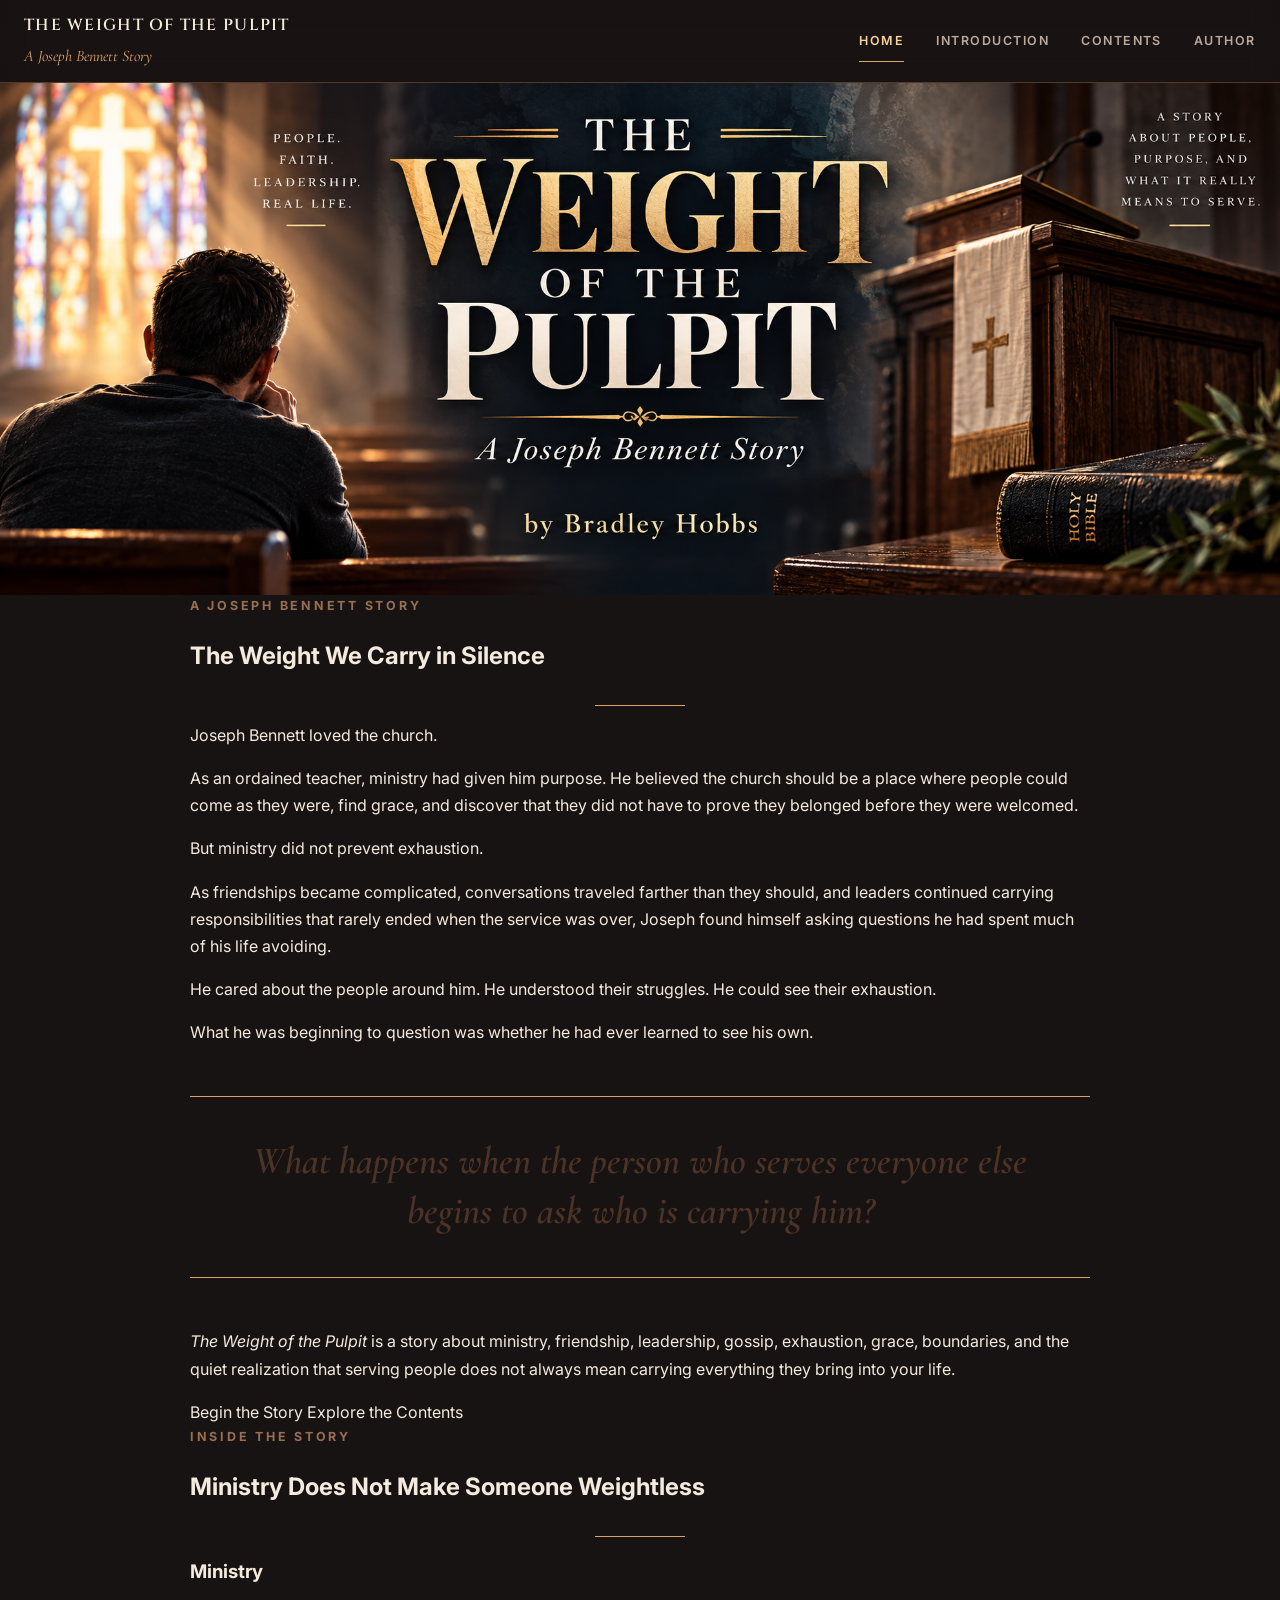
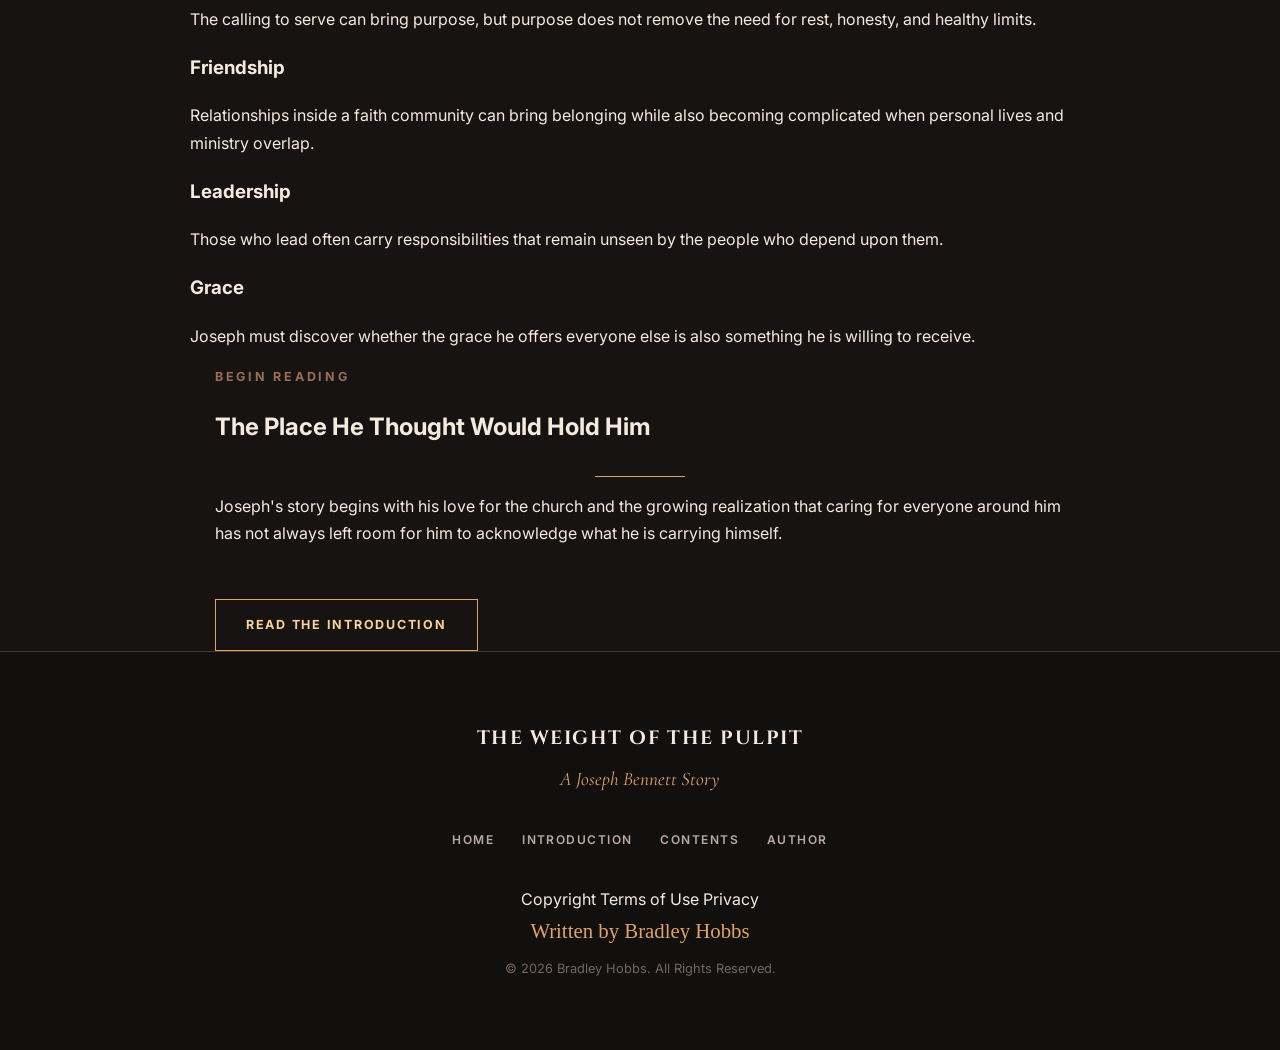
==== commit 5459a321: "Update index.html" ====
--- a/index.html
+++ b/index.html
@@ -429,89 +429,126 @@
 
 
   <!-- ======================================================
-       FOOTER
-  ======================================================= -->
-
-  <footer class="site-footer">
-
-
-    <div class="footer-content">
-
-
-      <div class="footer-brand">
-
-
-        <strong>
-
-          THE WEIGHT OF THE PULPIT
-
-        </strong>
-
-
-        <span>
-
-          A Joseph Bennett Story
-
-        </span>
-
-
-      </div>
-
-
-      <nav
-        class="footer-links"
-        aria-label="Footer Navigation">
-
-
-        <a href="index.html">
-
-          Home
-
-        </a>
-
-
-        <a href="introduction.html">
-
-          Introduction
-
-        </a>
-
-
-        <a href="contents.html">
-
-          Contents
-
-        </a>
-
-
-        <a href="author.html">
-
-          Author
-
-        </a>
-
-
-      </nav>
-
-
-      <p class="footer-author">
-
-        Written by Bradley Hobbs
-
-      </p>
-
-
-      <p class="footer-copyright">
-
-        © 2026 Bradley Hobbs. All Rights Reserved.
-
-      </p>
+     FOOTER
+====================================================== -->
+
+<footer class="site-footer">
+
+
+  <div class="footer-content">
+
+
+    <div class="footer-brand">
+
+
+      <strong>
+
+        THE WEIGHT OF THE PULPIT
+
+      </strong>
+
+
+      <span>
+
+        A Joseph Bennett Story
+
+      </span>
 
 
     </div>
 
 
-  </footer>
+    <!-- ==================================================
+         BOOK NAVIGATION
+    =================================================== -->
+
+    <nav
+      class="footer-links"
+      aria-label="Book Navigation">
+
+
+      <a href="index.html">
+
+        Home
+
+      </a>
+
+
+      <a href="introduction.html">
+
+        Introduction
+
+      </a>
+
+
+      <a href="contents.html">
+
+        Contents
+
+      </a>
+
+
+      <a href="author.html">
+
+        Author
+
+      </a>
+
+
+    </nav>
+
+
+    <!-- ==================================================
+         LEGAL LINKS
+    =================================================== -->
+
+    <nav
+      class="footer-legal"
+      aria-label="Legal Navigation">
+
+
+      <a href="copyright.html">
+
+        Copyright
+
+      </a>
+
+
+      <a href="terms.html">
+
+        Terms of Use
+
+      </a>
+
+
+      <a href="privacy.html">
+
+        Privacy
+
+      </a>
+
+
+    </nav>
+
+
+    <p class="footer-author">
+
+      Written by Bradley Hobbs
+
+    </p>
+
+
+    <p class="footer-copyright">
+
+      © 2026 Bradley Hobbs. All Rights Reserved.
+
+    </p>
+
+
+  </div>
+
+
+</footer>
 
 
   <!-- ======================================================
@@ -523,4 +560,4 @@
 
 </body>
 
-</html>
+</html>
